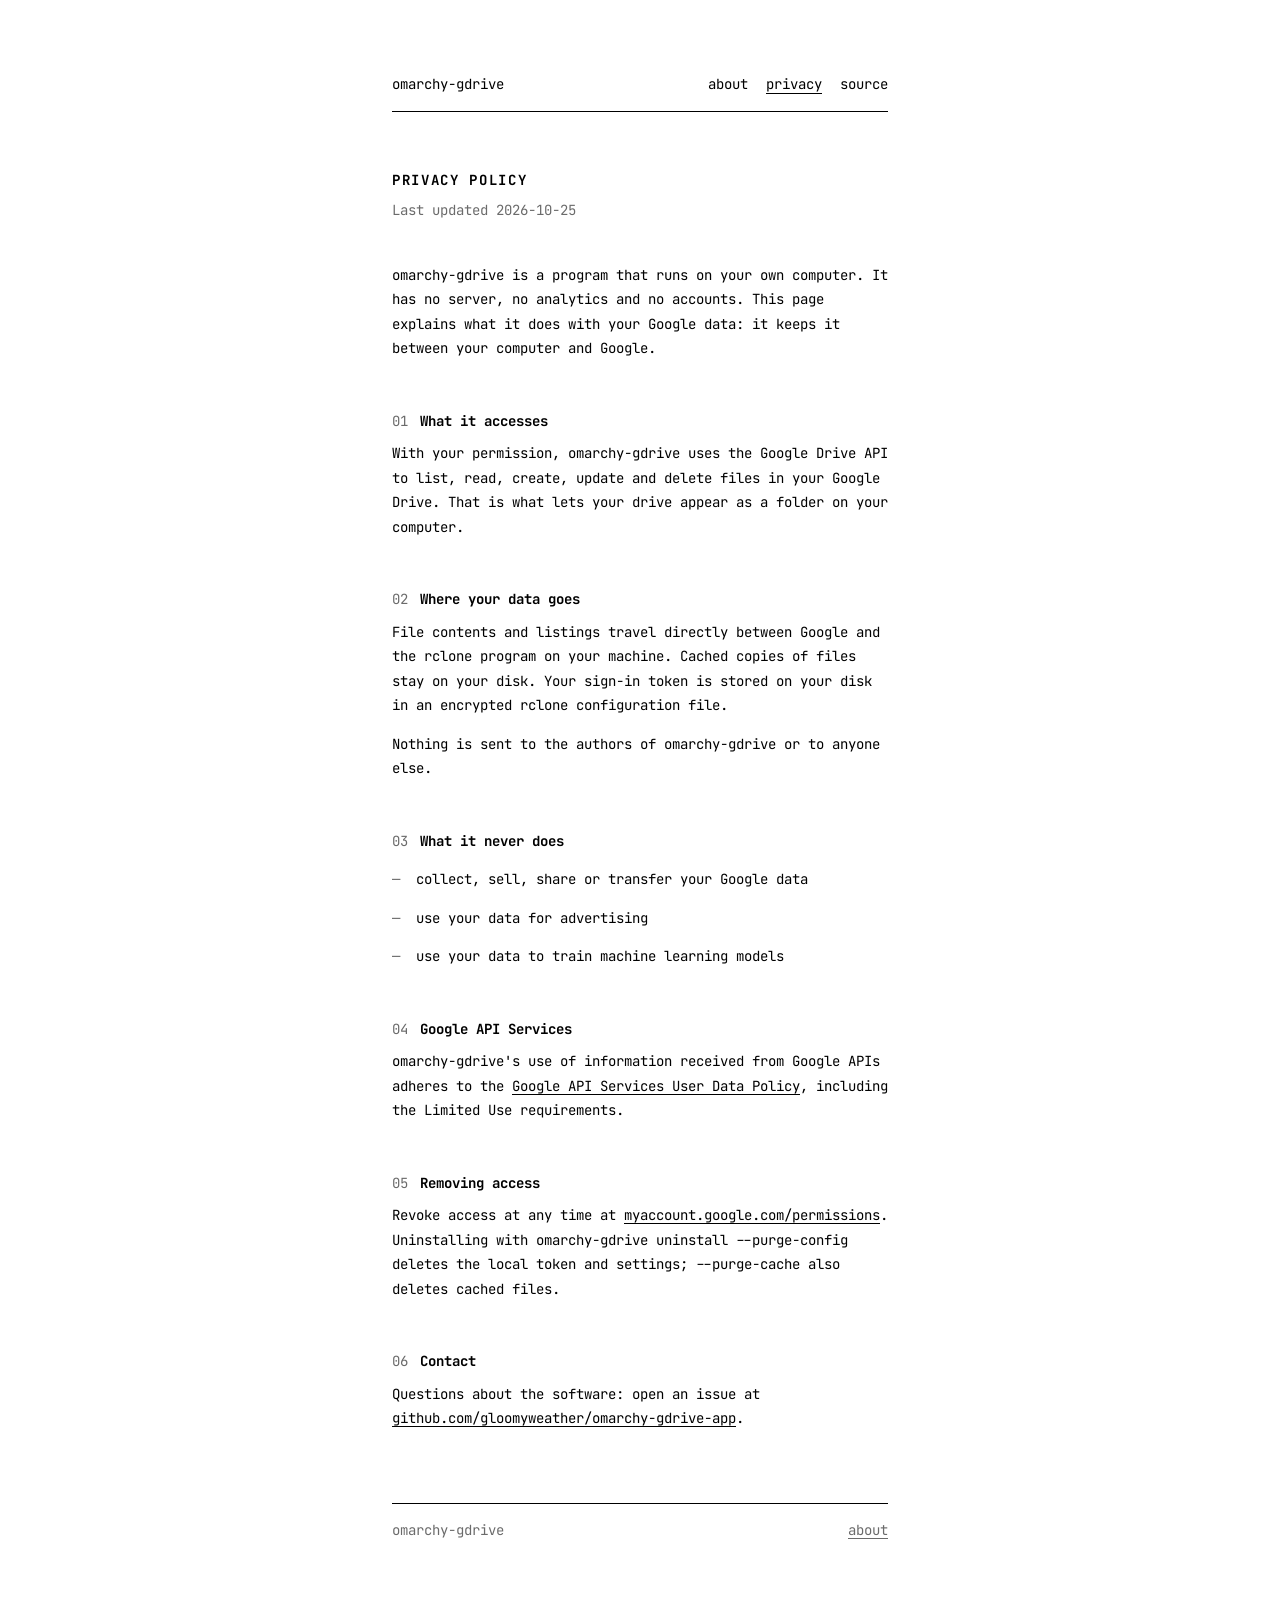
==== docs/privacy.html @ e266444c "omarchy-gdrive: Google Drive for Omarchy, built on rclone Mounts My Drive, Shared with me and shared" ====
<!doctype html>
<html lang="en">
<head>
<meta charset="utf-8">
<meta name="viewport" content="width=device-width, initial-scale=1">
<title>omarchy-gdrive · privacy policy</title>
<meta name="description" content="Privacy policy of omarchy-gdrive.">
<link rel="preconnect" href="https://fonts.googleapis.com">
<link rel="preconnect" href="https://fonts.gstatic.com" crossorigin>
<link rel="stylesheet" href="https://fonts.googleapis.com/css2?family=JetBrains+Mono:wght@400;700&display=swap">
<link rel="stylesheet" href="style.css">
</head>
<body>
<main>
<header>
  <a href="./">omarchy-gdrive</a>
  <nav><a href="./">about</a><a href="privacy.html" aria-current="page">privacy</a><a href="https://github.com/gloomyweather/omarchy-gdrive-app">source</a></nav>
</header>

<h1>Privacy policy</h1>
<p class="lead">Last updated 2026-10-25</p>

<p>omarchy-gdrive is a program that runs on your own computer. It has no server,
no analytics and no accounts. This page explains what it does with your Google
data: it keeps it between your computer and Google.</p>

<h2><span>01</span>What it accesses</h2>
<p>With your permission, omarchy-gdrive uses the Google Drive API to list, read,
create, update and delete files in your Google Drive. That is what lets your
drive appear as a folder on your computer.</p>

<h2><span>02</span>Where your data goes</h2>
<p>File contents and listings travel directly between Google and the rclone
program on your machine. Cached copies of files stay on your disk. Your sign-in
token is stored on your disk in an encrypted rclone configuration file.</p>
<p>Nothing is sent to the authors of omarchy-gdrive or to anyone else.</p>

<h2><span>03</span>What it never does</h2>
<ul>
  <li>collect, sell, share or transfer your Google data</li>
  <li>use your data for advertising</li>
  <li>use your data to train machine learning models</li>
</ul>

<h2><span>04</span>Google API Services</h2>
<p>omarchy-gdrive's use of information received from Google APIs adheres to the
<a href="https://developers.google.com/terms/api-services-user-data-policy">Google API Services User Data Policy</a>,
including the Limited Use requirements.</p>

<h2><span>05</span>Removing access</h2>
<p>Revoke access at any time at
<a href="https://myaccount.google.com/permissions">myaccount.google.com/permissions</a>.
Uninstalling with <code>omarchy-gdrive uninstall --purge-config</code> deletes the
local token and settings; <code>--purge-cache</code> also deletes cached files.</p>

<h2><span>06</span>Contact</h2>
<p>Questions about the software: open an issue at
<a href="https://github.com/gloomyweather/omarchy-gdrive-app/issues">github.com/gloomyweather/omarchy-gdrive-app</a>.</p>

<footer>
  <span>omarchy-gdrive</span>
  <a href="./">about</a>
</footer>
</main>
</body>
</html>
---- docs/style.css ----
:root {
  --ink: #000;
  --paper: #fff;
  --faint: #6b6b6b;
}
@media (prefers-color-scheme: dark) {
  :root { --ink: #fff; --paper: #000; --faint: #8a8a8a; }
}
* { box-sizing: border-box; }
html { background: var(--paper); color: var(--ink); }
body {
  margin: 0;
  font-family: "JetBrains Mono", ui-monospace, monospace;
  font-size: 14px;
  line-height: 1.75;
  -webkit-font-smoothing: antialiased;
}
main { max-width: 68ch; margin: 0 auto; padding: 72px 24px 96px; }
header { display: flex; justify-content: space-between; gap: 16px; padding-bottom: 14px; border-bottom: 1px solid var(--ink); margin-bottom: 56px; }
header a { text-decoration: none; }
header nav a { margin-left: 18px; }
header nav a[aria-current] { text-decoration: underline; text-underline-offset: 4px; }
h1 { font-size: 14px; font-weight: 700; text-transform: uppercase; letter-spacing: .12em; margin: 0 0 6px; }
h2 { font-size: 14px; font-weight: 700; margin: 48px 0 8px; }
h2 span { color: var(--faint); font-weight: 400; margin-right: 12px; }
p, li { margin: 0 0 14px; }
ul { padding-left: 0; list-style: none; }
li { position: relative; padding-left: 3ch; }
li::before { content: "—"; position: absolute; left: 0; color: var(--faint); }
.lead { color: var(--faint); margin-bottom: 40px; }
a { color: inherit; text-decoration: underline; text-decoration-thickness: 1px; text-underline-offset: 3px; }
a:hover { text-decoration-thickness: 2px; }
code, pre { font-family: inherit; }
pre { border: 1px solid var(--ink); padding: 16px 18px; margin: 0 0 16px; line-height: 1.6; white-space: pre-wrap; overflow-wrap: anywhere; }
footer { margin-top: 72px; padding-top: 14px; border-top: 1px solid var(--ink); color: var(--faint); display: flex; justify-content: space-between; gap: 16px; flex-wrap: wrap; }
::selection { background: var(--ink); color: var(--paper); }
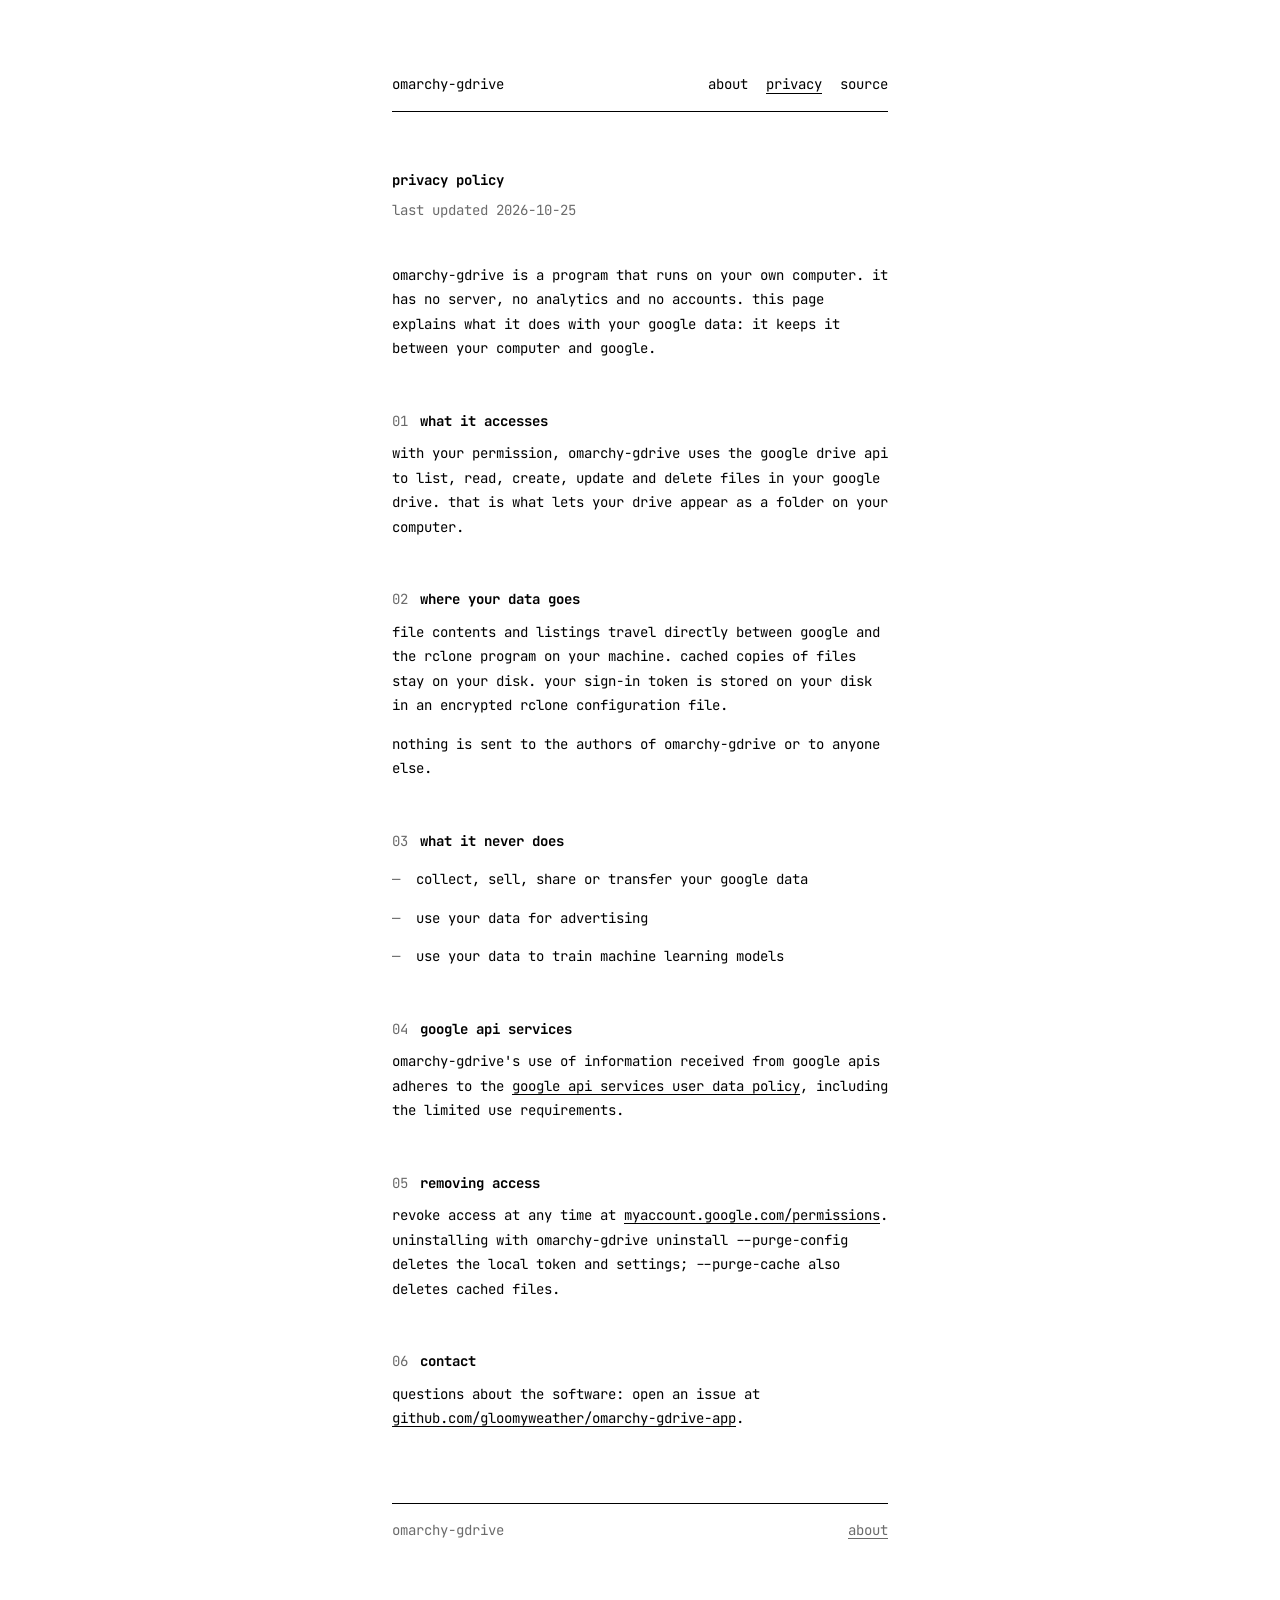
==== commit 9efc2549: "site: lowercase Co-Authored-By: Claude Opus 5.5 <noreply@anthropic.com>" ====
--- a/docs/privacy.html
+++ b/docs/privacy.html
@@ -4,7 +4,7 @@
 <meta charset="utf-8">
 <meta name="viewport" content="width=device-width, initial-scale=1">
 <title>omarchy-gdrive · privacy policy</title>
-<meta name="description" content="Privacy policy of omarchy-gdrive.">
+<meta name="description" content="privacy policy of omarchy-gdrive.">
 <link rel="preconnect" href="https://fonts.googleapis.com">
 <link rel="preconnect" href="https://fonts.gstatic.com" crossorigin>
 <link rel="stylesheet" href="https://fonts.googleapis.com/css2?family=JetBrains+Mono:wght@400;700&display=swap">
@@ -17,44 +17,44 @@
   <nav><a href="./">about</a><a href="privacy.html" aria-current="page">privacy</a><a href="https://github.com/gloomyweather/omarchy-gdrive-app">source</a></nav>
 </header>
 
-<h1>Privacy policy</h1>
-<p class="lead">Last updated 2026-10-25</p>
+<h1>privacy policy</h1>
+<p class="lead">last updated 2026-10-25</p>
 
-<p>omarchy-gdrive is a program that runs on your own computer. It has no server,
-no analytics and no accounts. This page explains what it does with your Google
-data: it keeps it between your computer and Google.</p>
+<p>omarchy-gdrive is a program that runs on your own computer. it has no server,
+no analytics and no accounts. this page explains what it does with your google
+data: it keeps it between your computer and google.</p>
 
-<h2><span>01</span>What it accesses</h2>
-<p>With your permission, omarchy-gdrive uses the Google Drive API to list, read,
-create, update and delete files in your Google Drive. That is what lets your
+<h2><span>01</span>what it accesses</h2>
+<p>with your permission, omarchy-gdrive uses the google drive api to list, read,
+create, update and delete files in your google drive. that is what lets your
 drive appear as a folder on your computer.</p>
 
-<h2><span>02</span>Where your data goes</h2>
-<p>File contents and listings travel directly between Google and the rclone
-program on your machine. Cached copies of files stay on your disk. Your sign-in
+<h2><span>02</span>where your data goes</h2>
+<p>file contents and listings travel directly between google and the rclone
+program on your machine. cached copies of files stay on your disk. your sign-in
 token is stored on your disk in an encrypted rclone configuration file.</p>
-<p>Nothing is sent to the authors of omarchy-gdrive or to anyone else.</p>
+<p>nothing is sent to the authors of omarchy-gdrive or to anyone else.</p>
 
-<h2><span>03</span>What it never does</h2>
+<h2><span>03</span>what it never does</h2>
 <ul>
-  <li>collect, sell, share or transfer your Google data</li>
+  <li>collect, sell, share or transfer your google data</li>
   <li>use your data for advertising</li>
   <li>use your data to train machine learning models</li>
 </ul>
 
-<h2><span>04</span>Google API Services</h2>
-<p>omarchy-gdrive's use of information received from Google APIs adheres to the
-<a href="https://developers.google.com/terms/api-services-user-data-policy">Google API Services User Data Policy</a>,
-including the Limited Use requirements.</p>
+<h2><span>04</span>google api services</h2>
+<p>omarchy-gdrive's use of information received from google apis adheres to the
+<a href="https://developers.google.com/terms/api-services-user-data-policy">google api services user data policy</a>,
+including the limited use requirements.</p>
 
-<h2><span>05</span>Removing access</h2>
-<p>Revoke access at any time at
+<h2><span>05</span>removing access</h2>
+<p>revoke access at any time at
 <a href="https://myaccount.google.com/permissions">myaccount.google.com/permissions</a>.
-Uninstalling with <code>omarchy-gdrive uninstall --purge-config</code> deletes the
+uninstalling with <code>omarchy-gdrive uninstall --purge-config</code> deletes the
 local token and settings; <code>--purge-cache</code> also deletes cached files.</p>
 
-<h2><span>06</span>Contact</h2>
-<p>Questions about the software: open an issue at
+<h2><span>06</span>contact</h2>
+<p>questions about the software: open an issue at
 <a href="https://github.com/gloomyweather/omarchy-gdrive-app/issues">github.com/gloomyweather/omarchy-gdrive-app</a>.</p>
 
 <footer>
--- a/docs/style.css
+++ b/docs/style.css
@@ -20,7 +20,7 @@
 header a { text-decoration: none; }
 header nav a { margin-left: 18px; }
 header nav a[aria-current] { text-decoration: underline; text-underline-offset: 4px; }
-h1 { font-size: 14px; font-weight: 700; text-transform: uppercase; letter-spacing: .12em; margin: 0 0 6px; }
+h1 { font-size: 14px; font-weight: 700; margin: 0 0 6px; }
 h2 { font-size: 14px; font-weight: 700; margin: 48px 0 8px; }
 h2 span { color: var(--faint); font-weight: 400; margin-right: 12px; }
 p, li { margin: 0 0 14px; }
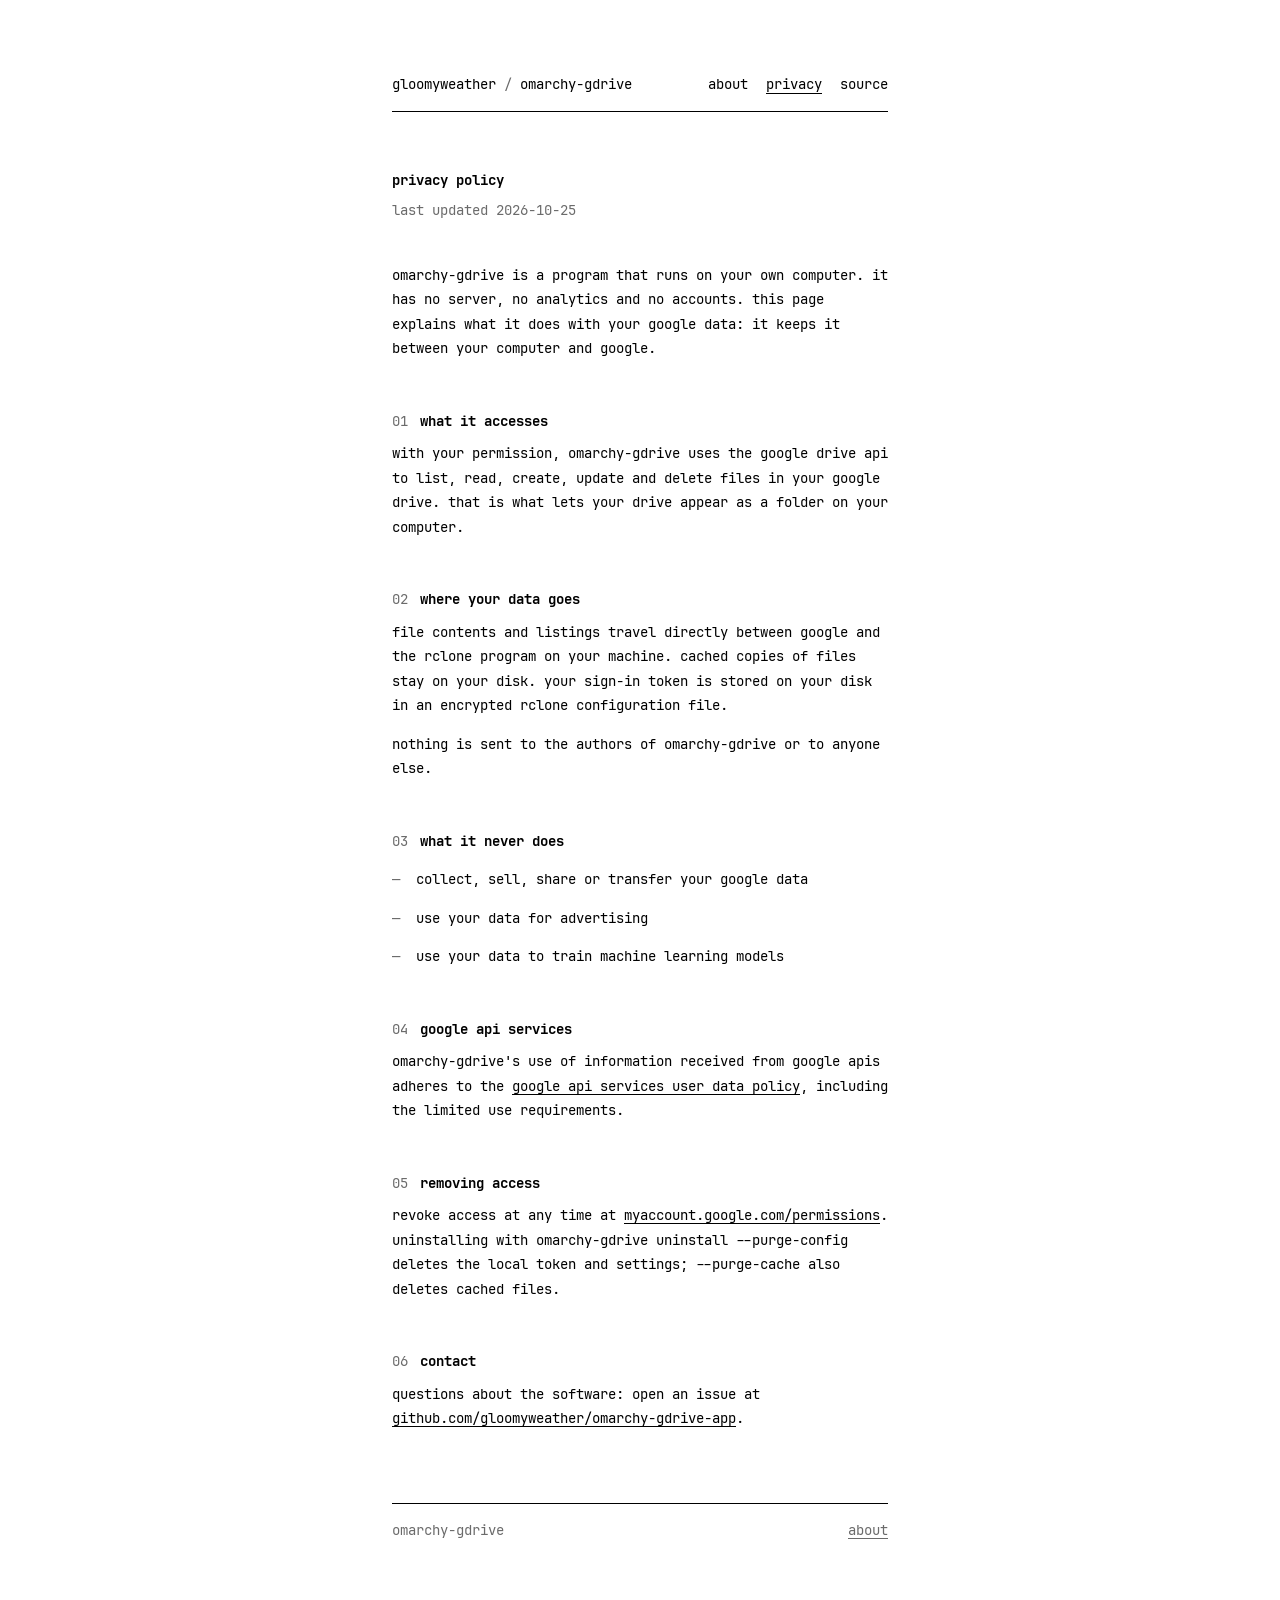
==== commit 172f39f7: "site: breadcrumb to home page, self-host jetbrains mono" ====
--- a/docs/privacy.html
+++ b/docs/privacy.html
@@ -5,15 +5,12 @@
 <meta name="viewport" content="width=device-width, initial-scale=1">
 <title>omarchy-gdrive · privacy policy</title>
 <meta name="description" content="privacy policy of omarchy-gdrive.">
-<link rel="preconnect" href="https://fonts.googleapis.com">
-<link rel="preconnect" href="https://fonts.gstatic.com" crossorigin>
-<link rel="stylesheet" href="https://fonts.googleapis.com/css2?family=JetBrains+Mono:wght@400;700&display=swap">
-<link rel="stylesheet" href="style.css">
+<link rel="stylesheet" href="style.css?v=3">
 </head>
 <body>
 <main>
 <header>
-  <a href="./">omarchy-gdrive</a>
+  <span class="crumbs"><a href="https://gloomyweather.github.io/">gloomyweather</a><span class="sep">/</span><a href="./">omarchy-gdrive</a></span>
   <nav><a href="./">about</a><a href="privacy.html" aria-current="page">privacy</a><a href="https://github.com/gloomyweather/omarchy-gdrive-app">source</a></nav>
 </header>
 
--- a/docs/style.css
+++ b/docs/style.css
@@ -1,3 +1,6 @@
+@font-face { font-family: "JetBrains Mono"; font-style: normal; font-weight: 400; font-display: swap; src: url("fonts/JetBrainsMono-Regular.woff2") format("woff2"); }
+@font-face { font-family: "JetBrains Mono"; font-style: normal; font-weight: 700; font-display: swap; src: url("fonts/JetBrainsMono-Bold.woff2") format("woff2"); }
+@font-face { font-family: "JetBrains Mono"; font-style: italic; font-weight: 400; font-display: swap; src: url("fonts/JetBrainsMono-Italic.woff2") format("woff2"); }
 :root {
   --ink: #000;
   --paper: #fff;
@@ -16,9 +19,10 @@
   -webkit-font-smoothing: antialiased;
 }
 main { max-width: 68ch; margin: 0 auto; padding: 72px 24px 96px; }
-header { display: flex; justify-content: space-between; gap: 16px; padding-bottom: 14px; border-bottom: 1px solid var(--ink); margin-bottom: 56px; }
+header { display: flex; flex-wrap: wrap; justify-content: space-between; gap: 4px 16px; padding-bottom: 14px; border-bottom: 1px solid var(--ink); margin-bottom: 56px; }
 header a { text-decoration: none; }
-header nav a { margin-left: 18px; }
+header nav a + a { margin-left: 18px; }
+header .sep { color: var(--faint); margin: 0 1ch; }
 header nav a[aria-current] { text-decoration: underline; text-underline-offset: 4px; }
 h1 { font-size: 14px; font-weight: 700; margin: 0 0 6px; }
 h2 { font-size: 14px; font-weight: 700; margin: 48px 0 8px; }
